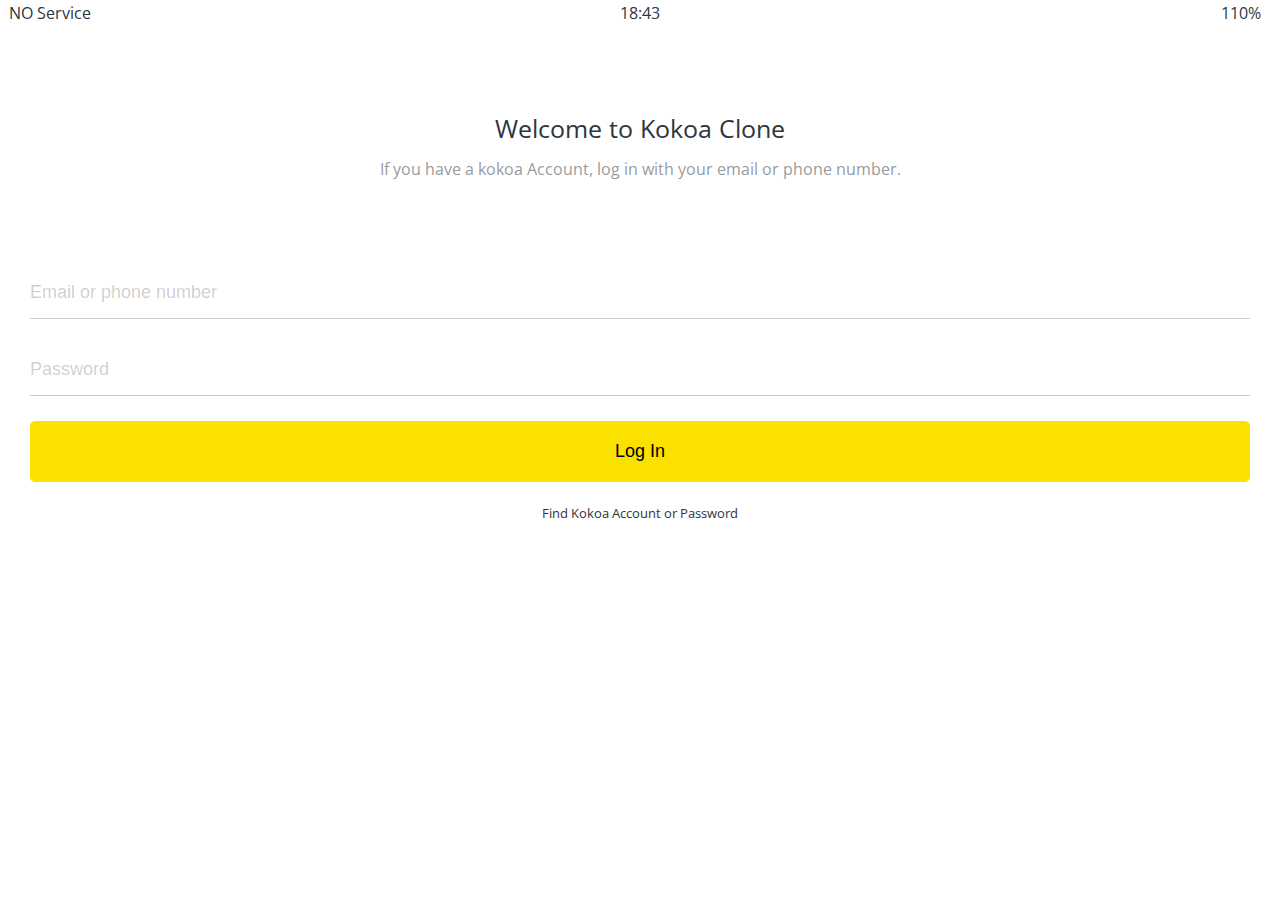
==== index.html @ ae294b3f "index 페이지, friends 페이지 추가" ====
<!DOCTYPE html>
<html lang="en">
  <head>
    <link rel="stylesheet" href="css/style.css" />
    <meta charset="UTF-8" />
    <meta http-equiv="X-UA-Compatible" content="IE=edge" />
    <meta name="viewport" content="width=device-width, initial-scale=1.0" />
    <title>Welcome to Kokoa Talk</title>
  </head>
  <body>
    <div class="status-bar">
      <div class="status-bar__column">
        <span>NO Service</span>
        <!-- To Do: Icon -->
        <i class="fas fa-wifi"></i>
      </div>
      <div class="status-bar__column">
        <span>18:43</span>
      </div>
      <div class="status-bar__column">
        <span>110%</span>
        <!-- Battery Icon -->
        <i class="fas fa-battery-full fa-lg"></i>
        <!-- Lightning Icon -->
        <i class="fas fa-bolt"></i>
      </div>
    </div>
    <header class="welcome-header">
      <h1 class="welcome-header__title">Welcome to Kokoa Clone</h1>
      <p class="welcome-header__text">
        If you have a kokoa Account, log in with your email or phone number.
      </p>
    </header>
    <form action="friends.html" method="get" id="login-form">
      <input
        name="username"
        type="text"
        required
        placeholder="Email or phone number"
      />
      <input name="password" type="password" required placeholder="Password" />
      <input type="submit" value="Log In" />
      <a href="#">Find Kokoa Account or Password</a>
    </form>
    <link
      rel="stylesheet"
      href="https://use.fontawesome.com/releases/v5.15.2/css/all.css"
      integrity="sha384-vSIIfh2YWi9wW0r9iZe7RJPrKwp6bG+s9QZMoITbCckVJqGCCRhc+ccxNcdpHuYu"
      crossorigin="anonymous"
    />
  </body>
</html>
---- css/style.css ----
@import url("https://fonts.googleapis.com/css2?family=Open+Sans:wght@400;600&family=Stick&display=swap");
@import "reset.css";
@import "variables.css";
/* Components */
@import "components/status-bar.css";
@import "components/nav-bar.css";
@import "components/screen-header.css";
@import "components/user-component.css";
/* screens */
@import "screens/login.css";
@import "screens/friends.css";
body {
  font-family: "Open Sans", sans-serif;
  color: #2e363e;
}
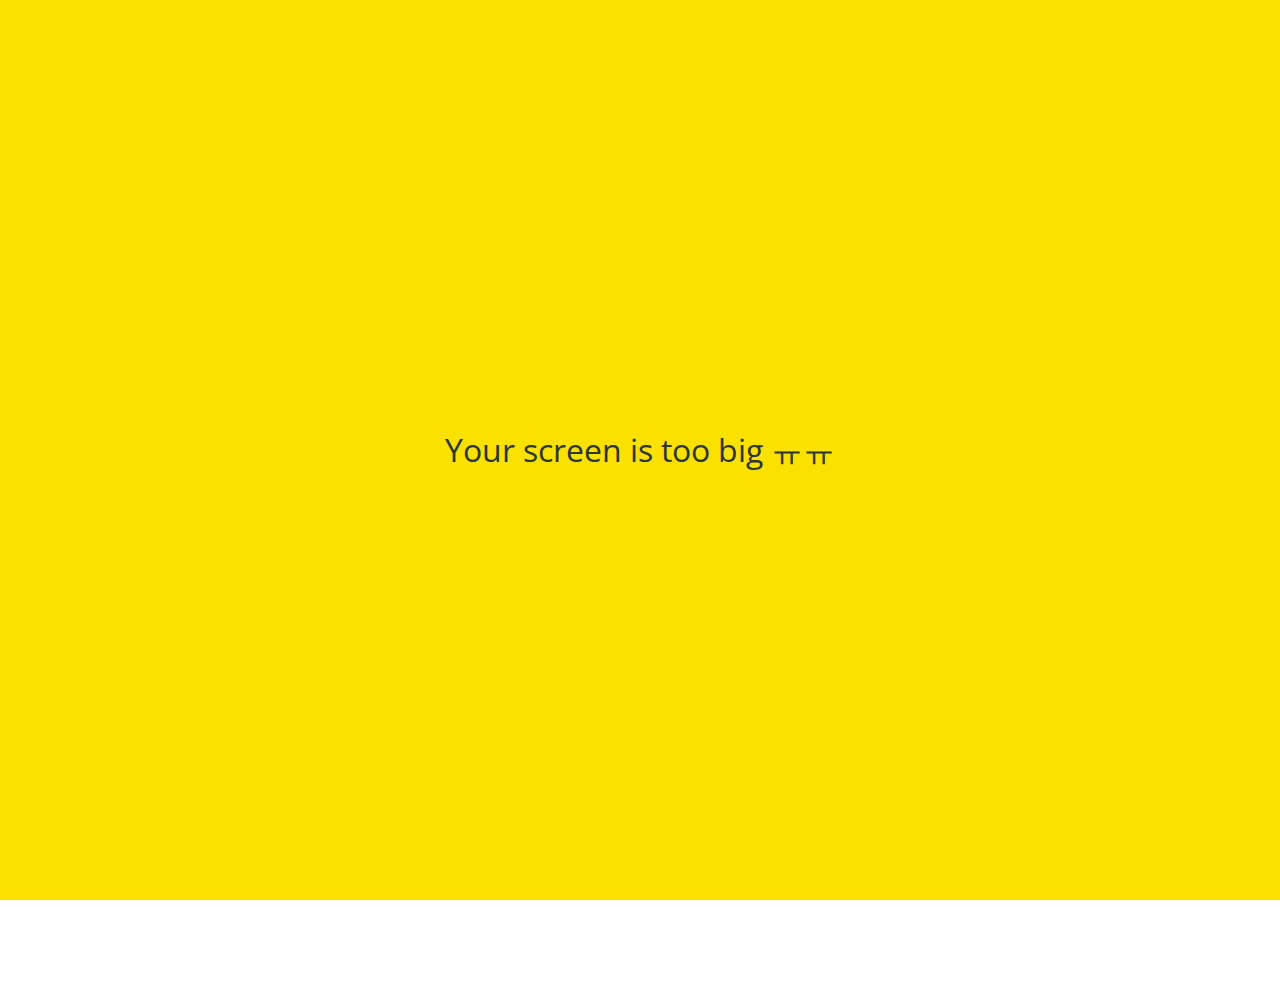
==== commit c2cf0aa3: "완료" ====
--- a/index.html
+++ b/index.html
@@ -48,5 +48,8 @@
       integrity="sha384-vSIIfh2YWi9wW0r9iZe7RJPrKwp6bG+s9QZMoITbCckVJqGCCRhc+ccxNcdpHuYu"
       crossorigin="anonymous"
     />
+    <div id="no-mobile">
+      <span>Your screen is too big ㅠㅠ</span>
+    </div>
   </body>
 </html>
--- a/css/style.css
+++ b/css/style.css
@@ -6,10 +6,23 @@
 @import "components/nav-bar.css";
 @import "components/screen-header.css";
 @import "components/user-component.css";
+@import "components/badge.css";
+@import "components/icon-raw.css";
+@import "components/alternative-screen-header.css";
+@import "components/no-mobile.css";
 /* screens */
 @import "screens/login.css";
 @import "screens/friends.css";
+@import "screens/find.css";
+@import "screens/more.css";
+@import "screens/settings.css";
+@import "screens/chat.css";
 body {
   font-family: "Open Sans", sans-serif;
   color: #2e363e;
+  height: 100vh;
 }
+
+.main-screen {
+  padding: 0px var(--horizontal-space);
+}
